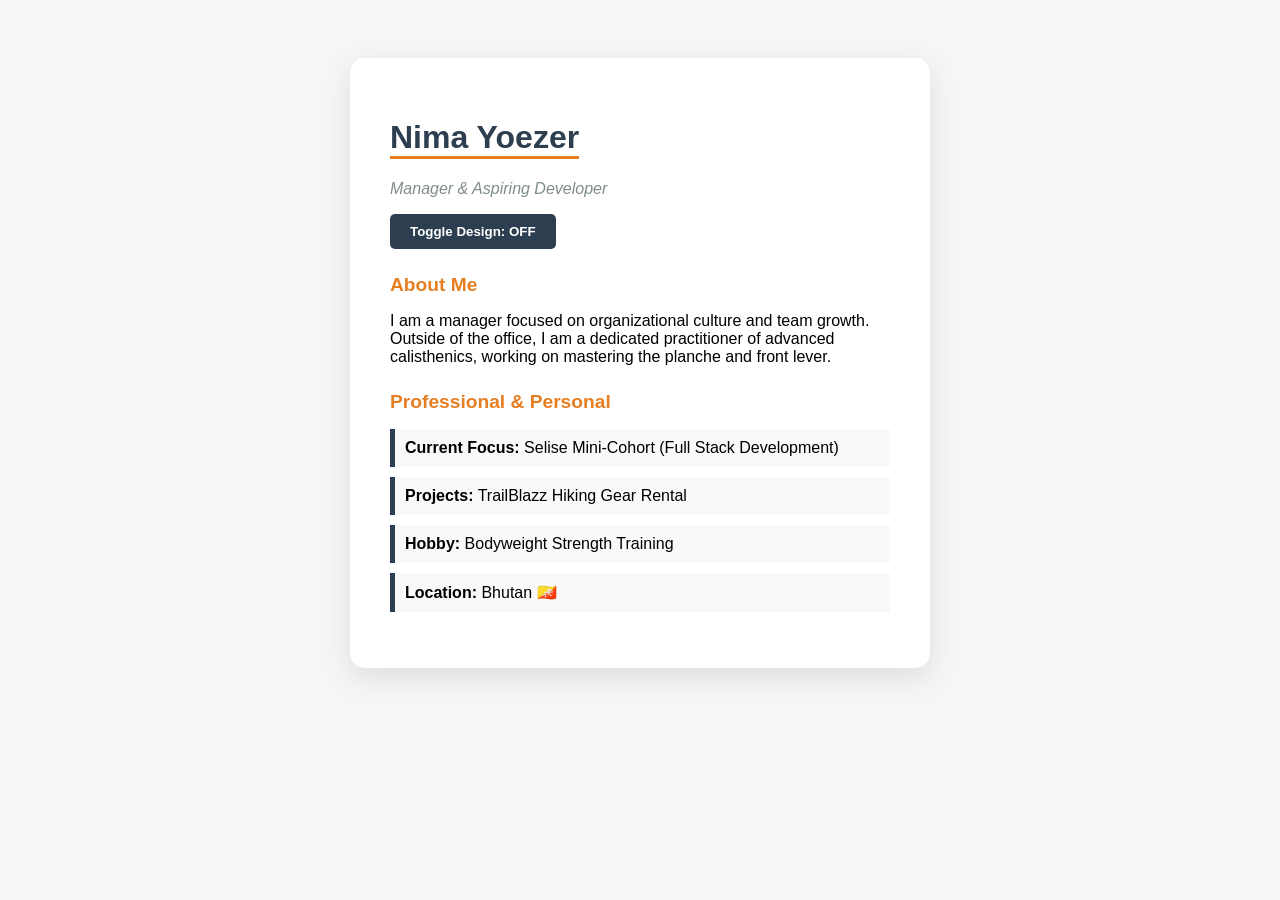
==== index.html @ 45294629 "File name changed" ====
<!DOCTYPE html>
<html lang="en">
<head>
    <meta charset="UTF-8">
    <meta name="viewport" content="width=device-width, initial-scale=1.0">
    <title>Nima Yoezer | Profile</title>
    <link id="theme-style" rel="stylesheet" href="style.css">
</head>
<body>

    <div class="container">
        <header>
            <h1>Nima Yoezer</h1>
            <p class="subtitle">Manager & Aspiring Developer</p>
        </header>

        <button id="toggle-btn" onclick="toggleStyle()">Toggle Design: OFF</button>

        <section class="about">
            <h2>About Me</h2>
            <p>I am a manager focused on organizational culture and team growth. Outside of the office, I am a dedicated practitioner of advanced calisthenics, working on mastering the planche and front lever.</p>
        </section>

        <section class="details">
            <h2>Professional & Personal</h2>
            <ul>
                <li><strong>Current Focus:</strong> Selise Mini-Cohort (Full Stack Development)</li>
                <li><strong>Projects:</strong> TrailBlazz Hiking Gear Rental</li>
                <li><strong>Hobby:</strong> Bodyweight Strength Training</li>
                <li><strong>Location:</strong> Bhutan 🇧🇹</li>
            </ul>
        </section>
    </div>

    <script>
        function toggleStyle() {
            var styleSheet = document.getElementById("theme-style");
            var btn = document.getElementById("toggle-btn");
            
            if (styleSheet.getAttribute("href") == "style.css") {
                styleSheet.setAttribute("href", ""); // Removes the CSS
                btn.innerText = "Toggle Design: ON";
            } else {
                styleSheet.setAttribute("href", "style.css"); // Re-attaches the CSS
                btn.innerText = "Toggle Design: OFF";
            }
        }
    </script>
</body>
</html>
---- style.css ----
/* General Layout */
body {
    background-color: #f4f7f6;
    font-family: 'Segoe UI', Tahoma, Geneva, Verdana, sans-serif;
    display: flex;
    justify-content: center;
    padding-top: 50px;
}

.container {
    background: white;
    padding: 40px;
    border-radius: 15px;
    box-shadow: 0 10px 30px rgba(0,0,0,0.1);
    max-width: 500px;
    width: 100%;
}

/* Typography */
h1 {
    color: #2c3e50;
    margin-bottom: 5px;
    border-bottom: 3px solid #e67e22; /* Bhutanese Orange accent */
    display: inline-block;
}

.subtitle {
    color: #7f8c8d;
    font-style: italic;
}

h2 {
    color: #e67e22;
    font-size: 1.2rem;
    margin-top: 25px;
}

/* Button Styling */
#toggle-btn {
    background-color: #2c3e50;
    color: white;
    border: none;
    padding: 10px 20px;
    border-radius: 5px;
    cursor: pointer;
    font-weight: bold;
    transition: 0.3s;
}

#toggle-btn:hover {
    background-color: #e67e22;
}

/* List Styling */
ul {
    list-style-type: none;
    padding: 0;
}

li {
    background: #f9f9f9;
    margin: 10px 0;
    padding: 10px;
    border-left: 5px solid #2c3e50;
}
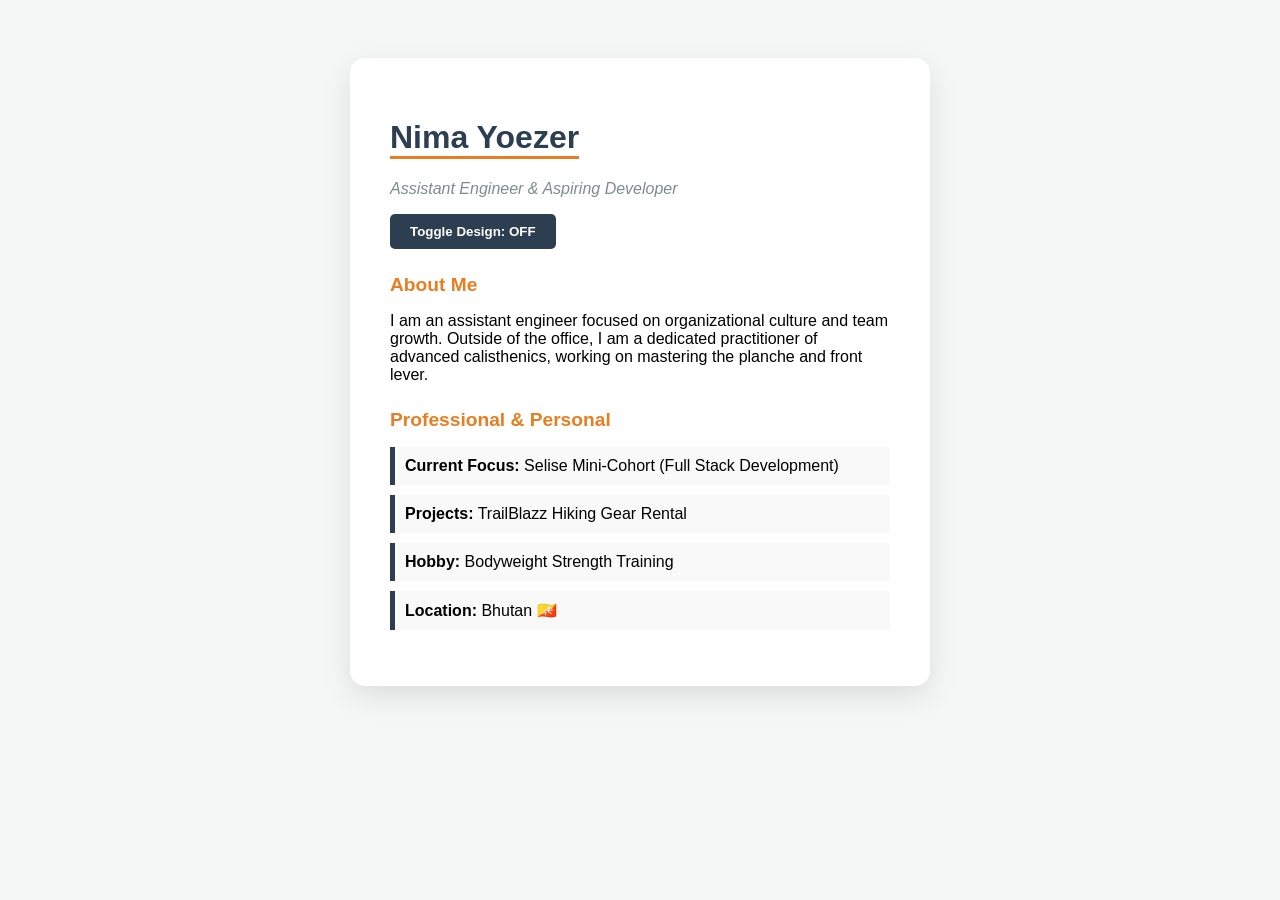
==== commit 0f4e4ef1: "Update manger to AE" ====
--- a/index.html
+++ b/index.html
@@ -11,14 +11,14 @@
     <div class="container">
         <header>
             <h1>Nima Yoezer</h1>
-            <p class="subtitle">Manager & Aspiring Developer</p>
+            <p class="subtitle">Assistant Engineer & Aspiring Developer</p>
         </header>
 
         <button id="toggle-btn" onclick="toggleStyle()">Toggle Design: OFF</button>
 
         <section class="about">
             <h2>About Me</h2>
-            <p>I am a manager focused on organizational culture and team growth. Outside of the office, I am a dedicated practitioner of advanced calisthenics, working on mastering the planche and front lever.</p>
+            <p>I am an assistant engineer focused on organizational culture and team growth. Outside of the office, I am a dedicated practitioner of advanced calisthenics, working on mastering the planche and front lever.</p>
         </section>
 
         <section class="details">
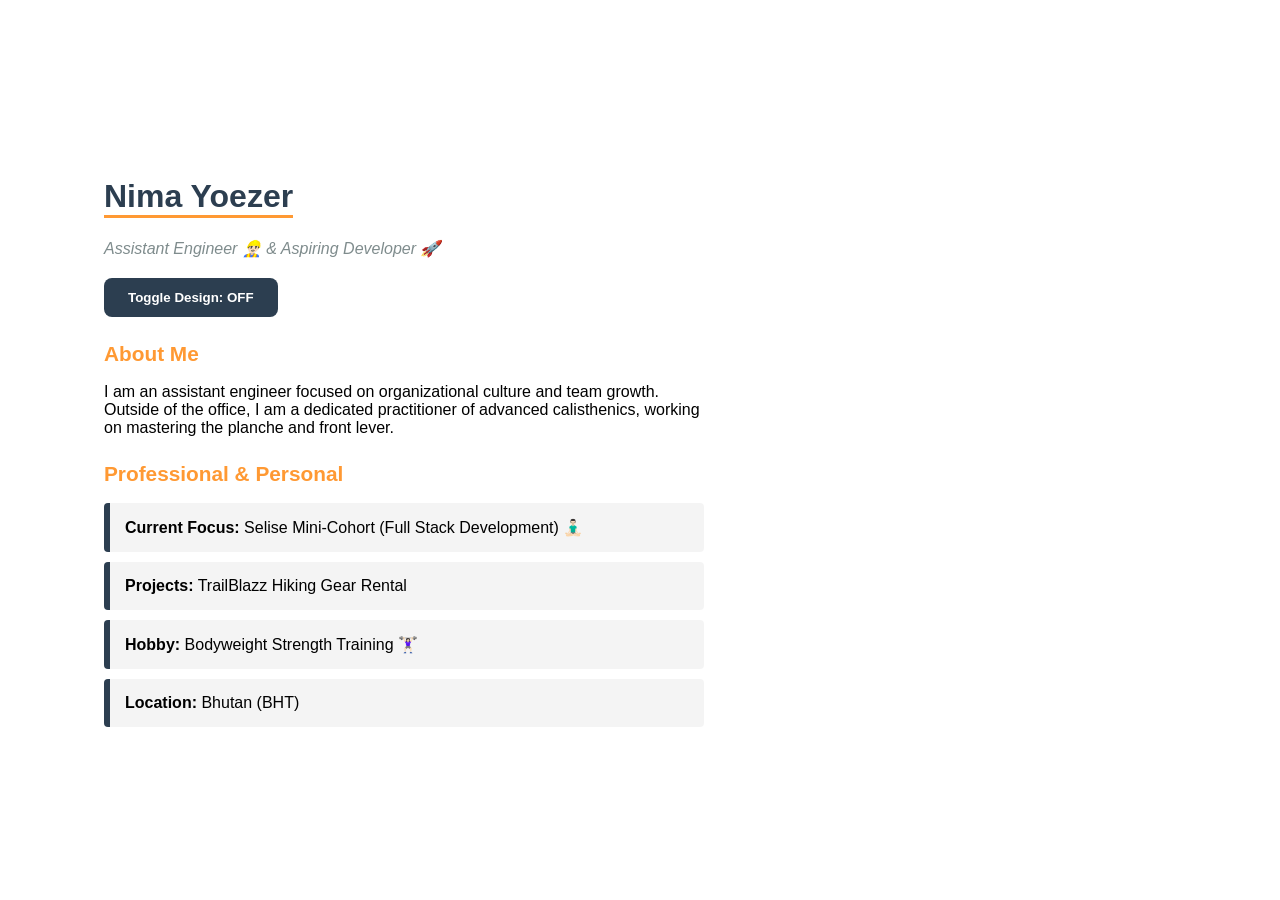
==== commit d82dd397: "updating with emoji" ====
--- a/index.html
+++ b/index.html
@@ -11,7 +11,7 @@
     <div class="container">
         <header>
             <h1>Nima Yoezer</h1>
-            <p class="subtitle">Assistant Engineer & Aspiring Developer</p>
+            <p class="subtitle">Assistant Engineer 👷🏻‍♂️ & Aspiring Developer 🚀</p>
         </header>
 
         <button id="toggle-btn" onclick="toggleStyle()">Toggle Design: OFF</button>
@@ -24,10 +24,10 @@
         <section class="details">
             <h2>Professional & Personal</h2>
             <ul>
-                <li><strong>Current Focus:</strong> Selise Mini-Cohort (Full Stack Development)</li>
+                <li><strong>Current Focus:</strong> Selise Mini-Cohort (Full Stack Development) 🧘🏻‍♂️</li>
                 <li><strong>Projects:</strong> TrailBlazz Hiking Gear Rental</li>
-                <li><strong>Hobby:</strong> Bodyweight Strength Training</li>
-                <li><strong>Location:</strong> Bhutan 🇧🇹</li>
+                <li><strong>Hobby:</strong> Bodyweight Strength Training 🏋🏻‍♀️</li>
+                <li><strong>Location:</strong> Bhutan (BHT)</li>
             </ul>
         </section>
     </div>
--- a/style.css
+++ b/style.css
@@ -1,65 +1,87 @@
-/* General Layout */
+/* Layout & Background */
 body {
-    background-color: #f4f7f6;
+    margin: 0;
+    padding: 0;
+    min-height: 100vh;
+    display: flex;
+    justify-content: flex-start; /* Moves content from center to left */
+    align-items: center; 
     font-family: 'Segoe UI', Tahoma, Geneva, Verdana, sans-serif;
-    display: flex;
-    justify-content: center;
-    padding-top: 50px;
+    
+    /* Keeping your Bhutan Flag Background */
+    background: linear-gradient(rgba(255, 255, 255, 0.7), rgba(255, 255, 255, 0.7)), 
+                url('https://upload.wikimedia.org/wikipedia/commons/9/91/Flag_of_Bhutan.svg');
+    background-size: cover;
+    background-position: center;
+    background-attachment: fixed;
 }
 
 .container {
-    background: white;
+    background: transparent; /* Removes the white card */
+    box-shadow: none;        /* Removes the shadow */
     padding: 40px;
-    border-radius: 15px;
-    box-shadow: 0 10px 30px rgba(0,0,0,0.1);
-    max-width: 500px;
-    width: 100%;
+    margin-left: 5%;         /* Adds a small professional gap from the left edge */
+    max-width: 600px;
+    width: 90%; 
+    text-align: left;
 }
 
-/* Typography */
+/* The Bouncing Name Animation */
 h1 {
     color: #2c3e50;
     margin-bottom: 5px;
-    border-bottom: 3px solid #e67e22; /* Bhutanese Orange accent */
+    border-bottom: 3px solid #ff9933; /* Saffron/Orange from the flag */
     display: inline-block;
+    transition: transform 0.3s ease;
+    cursor: pointer;
 }
 
+h1:hover {
+    animation: bounce 0.5s infinite;
+}
+
+@keyframes bounce {
+    0%, 100% { transform: translateY(0); }
+    50% { transform: translateY(-10px); }
+}
+
+/* Professional Polish */
 .subtitle {
     color: #7f8c8d;
     font-style: italic;
+    margin-bottom: 20px;
 }
 
 h2 {
-    color: #e67e22;
-    font-size: 1.2rem;
+    color: #ff9933;
+    font-size: 1.3rem;
     margin-top: 25px;
 }
 
-/* Button Styling */
 #toggle-btn {
     background-color: #2c3e50;
     color: white;
     border: none;
-    padding: 10px 20px;
-    border-radius: 5px;
+    padding: 12px 24px;
+    border-radius: 8px;
     cursor: pointer;
     font-weight: bold;
     transition: 0.3s;
 }
 
 #toggle-btn:hover {
-    background-color: #e67e22;
+    background-color: #ff9933;
 }
 
-/* List Styling */
 ul {
     list-style-type: none;
     padding: 0;
 }
 
 li {
-    background: #f9f9f9;
+    background: rgba(240, 240, 240, 0.7);
     margin: 10px 0;
-    padding: 10px;
-    border-left: 5px solid #2c3e50;
+    padding: 15px;
+    border-left: 6px solid #2c3e50;
+    border-radius: 4px;
 }
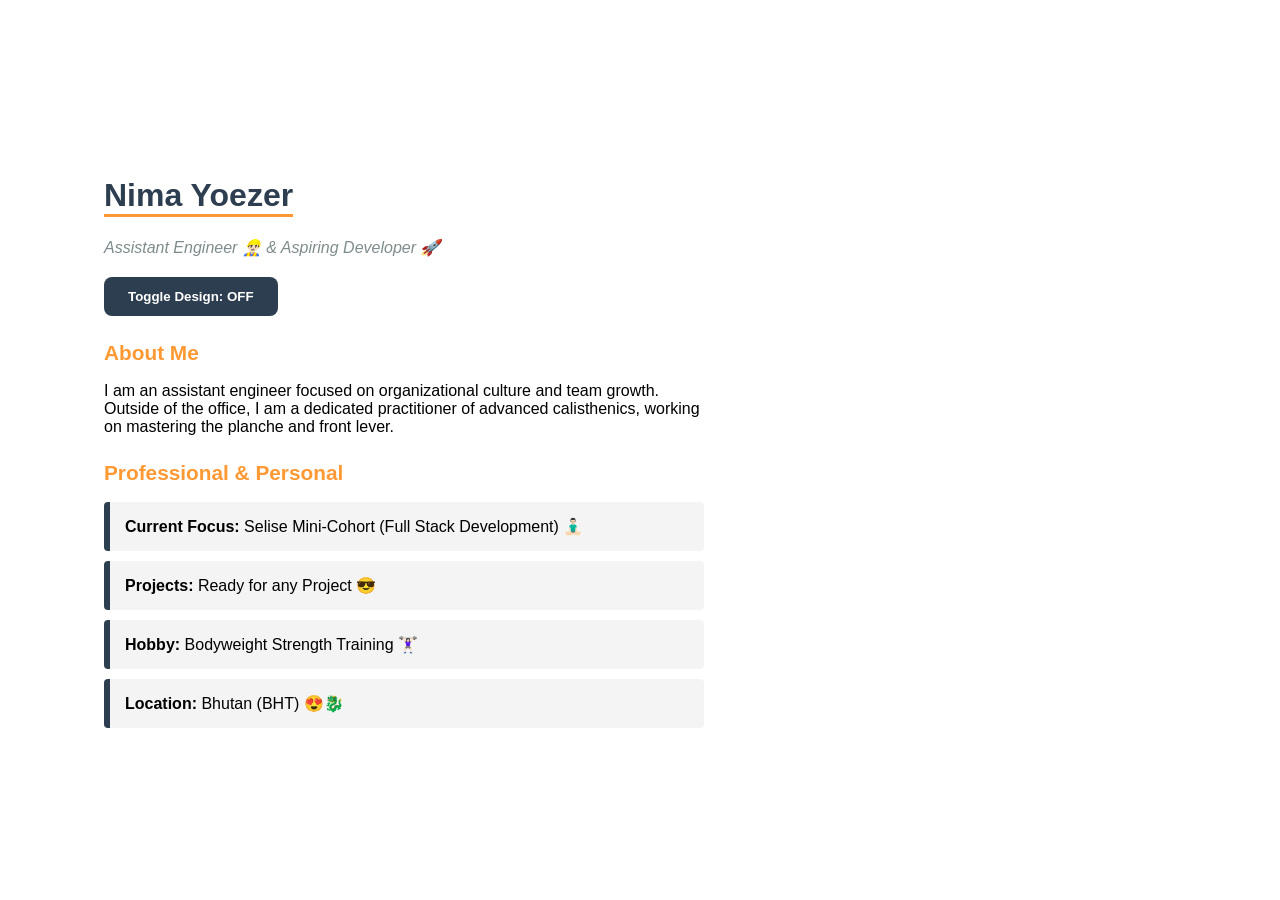
==== commit ab5a5aa6: "final update" ====
--- a/index.html
+++ b/index.html
@@ -25,9 +25,9 @@
             <h2>Professional & Personal</h2>
             <ul>
                 <li><strong>Current Focus:</strong> Selise Mini-Cohort (Full Stack Development) 🧘🏻‍♂️</li>
-                <li><strong>Projects:</strong> TrailBlazz Hiking Gear Rental</li>
+                <li><strong>Projects:</strong> Ready for any Project 😎</li>
                 <li><strong>Hobby:</strong> Bodyweight Strength Training 🏋🏻‍♀️</li>
-                <li><strong>Location:</strong> Bhutan (BHT)</li>
+                <li><strong>Location:</strong> Bhutan (BHT) 😍🐉</li>
             </ul>
         </section>
     </div>
